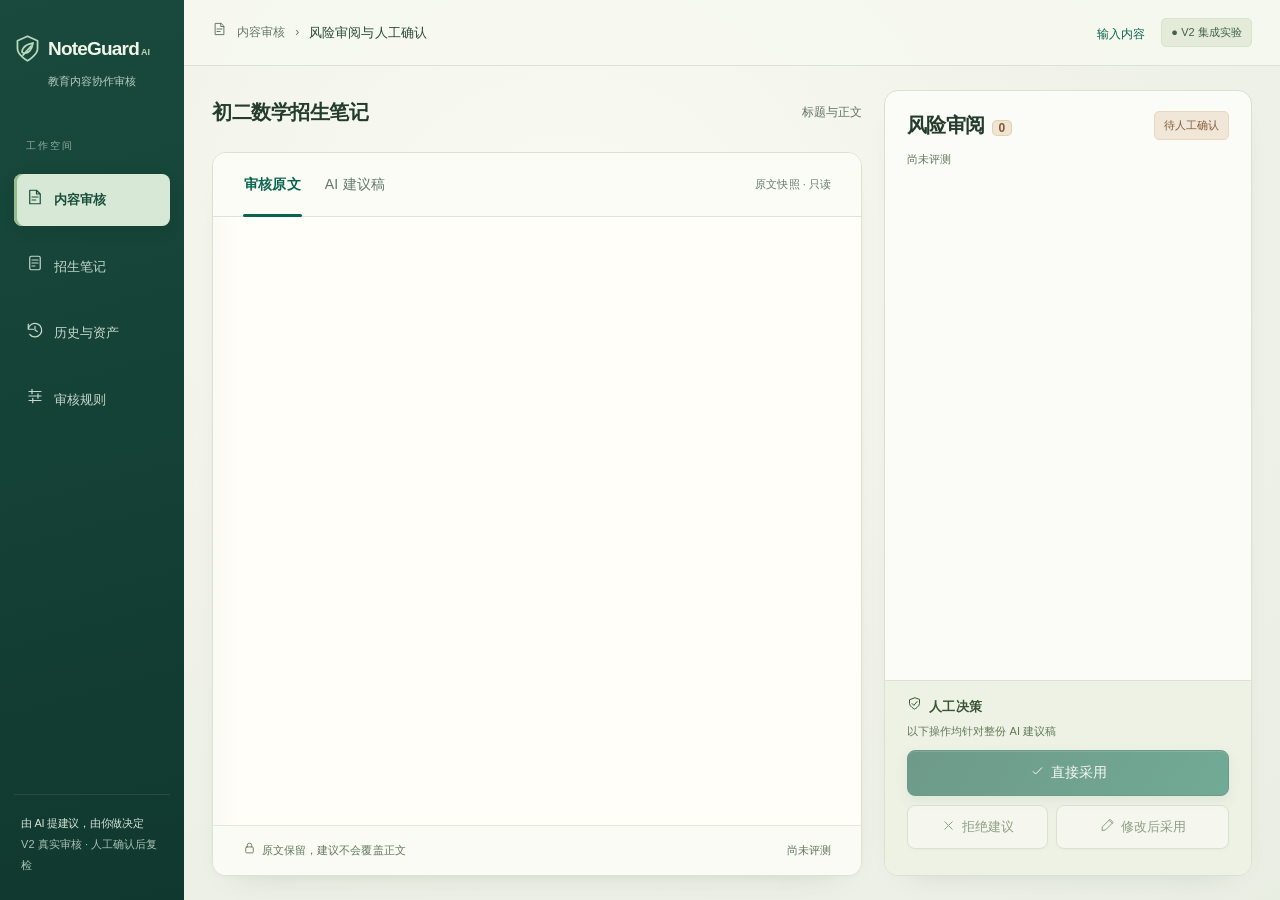
==== components/forest_paper_v2/index.html @ 07ed2f15 "Integrate frozen Forest & Paper UI with existing V2 workflow in opt-in experiment" ====
<!doctype html><html lang="zh-CN"><head><meta charset="utf-8"><meta name="viewport" content="width=device-width,initial-scale=1"><title>NoteGuard V2 Forest & Paper</title><link rel="stylesheet" href="visual.css"><link rel="stylesheet" href="integration.css"></head><body><div class="shell"><aside class="rail"><div class="brand"><svg viewBox="0 0 24 26"><path d="M12 2 3 6v7c0 6 9 11 9 11s9-5 9-11V6z"/><path d="M7 16c1-6 6-7 10-8-1 6-4 10-9 9M8 19l7-8"/></svg><span>NoteGuard<small>AI</small></span></div><div class="brand-sub">教育内容协作审核</div><div class="nav-label">工作空间</div><div class="nav active"><i data-icon="doc"></i>内容审核</div><div class="nav" title="本轮只集成审核工作台"><i data-icon="note"></i>招生笔记</div><div class="nav"><i data-icon="history"></i>历史与资产</div><div class="nav"><i data-icon="rule"></i>审核规则</div><div class="rail-foot"><b>由 AI 提建议，由你做决定</b><br>V2 真实审核 · 人工确认后复检</div></aside><main class="main"><header class="top"><i data-icon="doc"></i><span>内容审核</span><span>›</span><strong>风险审阅与人工确认</strong><div class="right"><button class="view-draft" id="new-input">输入内容</button><span class="pill">● V2 集成实验</span></div></header><div class="work"><section class="center"><div class="heading"><h1>初二数学招生笔记</h1><span id="document-scope">标题与正文</span></div><section class="document"><div class="tabs" role="tablist" aria-label="文档版本"><button class="active" id="original-tab" role="tab" aria-selected="true" aria-controls="paper" data-view="original">审核原文</button><button id="draft-tab" role="tab" aria-selected="false" aria-controls="paper" data-view="draft">AI 建议稿</button><button id="final-tab" role="tab" aria-selected="false" data-view="final" hidden>最终采用稿</button><span id="view-label">原文快照 · 只读</span></div><div class="doc-scroll"><article class="paper" id="paper" role="tabpanel" aria-labelledby="original-tab"></article></div><footer class="doc-foot"><span><i data-icon="lock"></i><span id="foot-text">原文保留，建议不会覆盖正文</span></span><span id="doc-count">尚未评测</span></footer></section></section><aside class="panel"><header class="panel-head"><div class="panel-title"><h2>风险审阅<span class="count">0</span></h2><span class="pill warn">待人工确认</span></div><div class="counts">尚未评测</div><nav class="risk-nav" id="risk-nav" aria-label="风险导航"></nav><p id="evidence-context" class="evidence-context" hidden><strong>右栏为原文风险证据</strong><br>不代表建议稿仍有相同风险；建议稿未进行本轮复检。</p></header><div class="panel-scroll" id="review-detail"></div><footer class="decisions"><div class="decision-heading"><i data-icon="shield"></i>人工决策</div><p class="scope">以下操作均针对整份 AI 建议稿</p><div id="final-actions" hidden><button class="btn primary" id="recheck">复检最终采用稿</button><button class="btn" id="continue-edit">继续修改</button></div><button class="btn primary" id="accept" disabled><i data-icon="check"></i>直接采用</button><div class="two"><button class="btn" id="reject" disabled><i data-icon="close"></i>拒绝建议</button><button class="btn" id="edit" disabled><i data-icon="edit"></i>修改后采用</button></div><div class="decision-state" id="decision-state" aria-live="polite"></div><details class="final-details" id="final-details" hidden><summary>查看最终采用稿（独立副本）</summary><pre id="final-text"></pre></details><p class="scope" id="live-scope"></p></footer></aside></div></main></div><dialog id="input-dialog"><h2>输入待审核内容</h2><p>规则检查与语义审核将使用当前输入。新审核会替换当前工作台状态，原文不会被建议稿覆盖。</p><label>标题<input id="input-title" maxlength="200"></label><label>正文<textarea id="input-body" maxlength="5000"></textarea></label><p id="input-error" aria-live="polite"></p><footer><button class="btn" id="input-cancel">取消</button><button class="btn primary" id="audit">开始审核</button></footer></dialog><dialog id="edit-dialog"><h2>修改后采用</h2><p>编辑整份建议稿，确认后保存为独立的最终采用稿。原文与 AI 建议稿均保留。</p><label>确认版标题<input id="edit-title"></label><label>确认版正文<textarea id="edit-body"></textarea></label><div id="error" aria-live="polite"></div><footer><button class="btn" id="cancel">取消</button><button class="btn primary" id="confirm">确认采用</button></footer></dialog><script src="component.js"></script></body></html>
---- components/forest_paper_v2/visual.css ----
:root{--green:#075e49;--dark:#184032;--soft:#e8f1ea;--ink:#26352e;--muted:#839187;--line:#e3e8e0;--bg:#f4f6f1;--risk:#9b5b40;--radius:12px;--rail:184px;--panel:368px}*{box-sizing:border-box}body{margin:0;background:var(--bg);color:var(--ink);font:14px/1.65 -apple-system,BlinkMacSystemFont,"Segoe UI","Noto Sans CJK SC","Microsoft YaHei",sans-serif}button,input,textarea{font:inherit}button{cursor:pointer}button,a,input,textarea,summary{outline-offset:3px}button:focus-visible,a:focus-visible,input:focus-visible,textarea:focus-visible,summary:focus-visible{outline:3px solid #91b8a0}svg{width:18px;height:18px;fill:none;stroke:currentColor;stroke-width:1.6;stroke-linecap:round;stroke-linejoin:round;flex:none}.shell{height:100dvh;min-height:720px;display:grid;grid-template-columns:var(--rail) 1fr}.rail{padding:30px 14px 24px;background:linear-gradient(160deg,#f9faf6,#edf2e9);border-right:1px solid var(--line);display:flex;flex-direction:column}.brand{color:var(--green);display:flex;align-items:center;gap:7px;font-size:19px;font-weight:730;letter-spacing:-.8px}.brand svg{width:27px;height:29px}.brand small{font-size:9px;margin-left:2px;letter-spacing:0}.brand-sub{font-size:10px;color:var(--muted);margin:5px 0 0 34px}.nav-label{font-size:10px;letter-spacing:1px;color:#8e9a90;margin:43px 12px 12px}.nav{display:flex;align-items:center;gap:10px;padding:13px 12px;border-radius:8px;margin:4px 0;font-size:13px;color:#76877b}.nav.active{color:var(--green);background:#e0ecdf;font-weight:600;box-shadow:inset 3px 0 var(--green)}.rail-foot{margin-top:auto;font-size:10px;color:#829080;padding:0 8px;line-height:2}.rail-foot b{font-weight:500;color:#526e59}.main{display:flex;flex-direction:column;min-width:0;overflow:hidden}.top{height:66px;flex:none;background:#ffffffb3;border-bottom:1px solid var(--line);display:flex;align-items:center;gap:10px;padding:0 28px;font-size:12px;color:#839185}.top svg{width:15px}.top strong{color:#4d6556;font-size:13px;font-weight:550}.top .right{margin-left:auto;display:flex;align-items:center;gap:16px;font-size:11px}.top a{color:#6c8371;text-decoration:none}.pill{background:#edf3e8;color:#698168;border-radius:20px;padding:4px 9px;font-size:10px;white-space:nowrap}.pill.warn{background:#f9ede0;color:#a36d46}.work{display:grid;grid-template-columns:minmax(0,1fr) var(--panel);gap:22px;padding:24px 28px;flex:1;min-height:0}.center{display:flex;flex-direction:column;min-height:0;min-width:0}.heading{height:45px;margin-bottom:17px;display:flex;align-items:center;justify-content:space-between;flex:none}.heading h1{margin:0;font-size:20px;font-weight:650;letter-spacing:-.5px}.heading span{font-size:10px;color:#85958a}.document,.panel{border:1px solid var(--line);border-radius:var(--radius);background:#fff;box-shadow:0 5px 20px #31483105;overflow:hidden;display:flex;flex-direction:column;min-height:0}.document{flex:1}.tabs{height:61px;flex:none;display:flex;align-items:stretch;gap:27px;border-bottom:1px solid var(--line);padding:0 25px}.tabs button{border:0;background:none;padding:0 1px;color:#88968b;font-size:13px;position:relative}.tabs button.active{color:var(--green);font-weight:650}.tabs button.active:after{content:"";position:absolute;left:0;right:0;bottom:-1px;height:3px;background:var(--green);border-radius:3px}.tabs span{align-self:center;margin-left:auto;color:#8b9b8d;font-size:10px}.doc-scroll{flex:1;min-height:0;overflow:auto;scrollbar-width:thin}.paper{padding:36px 40px 50px}.kicker{display:flex;align-items:center;gap:7px;color:#879788;font-size:11px}.kicker svg{width:14px}.field{font-size:11px;color:#8c9b8f;margin:30px 0 13px}.paper h2{font-size:25px;line-height:1.75;font-weight:620;letter-spacing:-.6px;margin:0;color:#253b2d}.paper p{font-size:18px;line-height:2.1;margin:0 0 11px;color:#3a4c3e}.mark{font:inherit;line-height:inherit;color:inherit;background:#fbf0e6;border:0;border-bottom:2px solid #cfae91;border-radius:3px;padding:1px 3px;box-decoration-break:clone;-webkit-box-decoration-break:clone}.mark.active{background:#f4decd;border-bottom-color:#a36b49;color:#884b32}.mark sup{font-size:10px;display:inline-flex;align-items:center;justify-content:center;color:white;background:#b7805b;border-radius:4px;width:15px;height:15px;margin-left:5px;vertical-align:super;font-weight:550;letter-spacing:0}.mark.active sup{background:#995f3d}.doc-foot{height:47px;border-top:1px solid #edf0e9;padding:0 25px;display:flex;align-items:center;justify-content:space-between;font-size:10px;color:#8b9b8d;flex:none}.doc-foot span:first-child{display:flex;align-items:center;gap:6px}.doc-foot svg{width:13px}.panel-head{padding:22px 22px 20px;border-bottom:1px solid var(--line);flex:none}.panel-title{display:flex;align-items:center;justify-content:space-between}.panel-title h2{margin:0;font-size:17px;font-weight:650;letter-spacing:-.4px}.count{border:1px solid #e5dfd0;color:#9e7852;background:#f9f6ee;border-radius:6px;margin-left:7px;padding:0 6px;font-size:12px}.counts{font-size:11px;color:#899b8b;margin-top:7px}.risk-nav{display:flex;flex-direction:column;gap:8px;margin-top:18px}.risk-item{display:flex;align-items:center;text-align:left;gap:10px;background:#fafbf7;border:1px solid #e7ece1;border-radius:8px;padding:10px 11px;color:#5a705c}.risk-item.active{background:#fcf5eb;border-color:#e6cdb4}.num{display:grid;place-items:center;width:24px;height:24px;flex:none;background:#efeee5;color:#8b927d;border-radius:6px;font-size:11px;font-weight:650}.risk-item.active .num,.num.current{background:#a9734f;color:white}.risk-item strong{display:block;font-size:12px;font-weight:550}.risk-item small{display:block;font-size:10px;color:#97a38f;margin-top:2px}.risk-item svg{margin-left:auto;width:14px;color:#9ca895}.panel-scroll{overflow:auto;min-height:0;flex:1;padding:22px;scrollbar-width:thin;scrollbar-color:#ccd8c9 transparent}.label{font-size:10px;color:#92a18c;display:flex;justify-content:space-between;margin-bottom:11px;letter-spacing:.5px}.current-heading{display:flex;align-items:center;gap:9px;margin-bottom:13px}.current-heading h3{font-size:14px;margin:0;font-weight:650}.quote{background:#fcf5ec;border:1px solid #f2e8da;border-radius:7px;padding:11px 12px;font-size:13px;line-height:1.85;color:#8e5d40;margin:0}.reason{font-size:14px;line-height:1.85;color:#61745e;margin:12px 0 14px}.evidence{color:#83947d;font-size:11px;margin-bottom:21px}.evidence summary{cursor:pointer}.evidence ul{padding-left:17px;line-height:1.9}.diff-section{padding-top:20px;border-top:1px solid var(--line)}.diff-title{display:flex;justify-content:space-between;align-items:center;font-size:13px;font-weight:600;margin-bottom:12px}.diff-title small{font-size:10px;color:#94a18d;font-weight:400}.diff{border:1px solid #eae5d5;border-radius:8px;overflow:hidden}.diff-row{display:flex;gap:9px;padding:11px 12px;font-size:13px;line-height:1.8}.minus{background:#fcf0e5;color:#9c6340;border-bottom:1px solid #eedfce}.diff del{text-decoration-color:#b6835e;text-decoration-thickness:1px}.neutral{background:#f7f8ef;color:#7c886c;font-size:12px}.diff-note{font-size:11px;color:#91a087;line-height:1.8;margin:10px 0 0}.view-draft{border:0;background:none;color:var(--green);font-size:12px;padding:9px 0 0;display:flex;gap:6px;align-items:center}.view-draft svg{width:14px}.decisions{padding:18px 22px 20px;border-top:1px solid var(--line);background:#fbfcf6;flex:none}.decision-heading{display:flex;align-items:center;gap:6px;color:#536e53;font-size:12px;font-weight:600;margin-bottom:4px}.decision-heading svg{width:14px}.scope{font-size:11px;color:#94a18d;margin:0 0 13px}.btn{border:1px solid #dce5d3;border-radius:7px;background:#fff;color:#65765c;padding:10px 12px;font-size:12px;font-weight:550}.btn:hover{background:#f1f5eb}.btn.primary{width:100%;color:white;border-color:var(--green);background:linear-gradient(120deg,var(--green),#086d50);box-shadow:0 2px 4px #075e491c;font-size:13px}.btn.primary:hover{background:#074d39}.btn svg{width:14px;height:14px;vertical-align:-2px;margin-right:4px}.two{display:grid;grid-template-columns:1fr 1.22fr;gap:8px;margin-top:8px}.decision-state{font-size:11px;color:#738e68;margin-top:9px}.decision-state:empty{display:none}.draft-note{display:flex;align-items:center;gap:8px;font-size:11px;color:#78936c;background:#f3f7ec;border:1px solid #e0ead4;padding:11px 13px;border-radius:7px;margin-top:30px}.draft-note svg{width:14px}.independent{font-size:11px;color:#9bab95;border-top:1px solid #edf1e6;margin-top:28px;padding-top:16px}dialog{width:660px;max-width:calc(100vw - 40px);border:1px solid #dbe4d0;border-radius:15px;padding:28px;color:var(--ink);box-shadow:0 20px 90px #20452d30}dialog::backdrop{background:#21453266;backdrop-filter:blur(3px)}dialog h2{font-size:20px;margin:0 0 8px}dialog p{font-size:12px;color:#879780;line-height:1.8;margin:0 0 20px}dialog label{font-size:12px;color:#6c8061;display:block;margin:18px 0}dialog input,dialog textarea{display:block;width:100%;margin-top:8px;border:1px solid #dce6d1;border-radius:7px;padding:12px;line-height:1.9;background:#fcfdf9;color:#3b5236}dialog textarea{height:210px;resize:vertical}dialog footer{display:flex;gap:9px;justify-content:flex-end;margin-top:22px}dialog .btn.primary{width:auto}#error{color:#ac7047;font-size:12px}.final-details{font-size:11px;color:#7d926f;margin-top:14px}.final-details summary{cursor:pointer}.final-details pre{font-family:inherit;white-space:pre-wrap;overflow-wrap:anywhere;font-size:12px}@media(max-width:1100px){:root{--rail:154px;--panel:344px}.work{padding:18px;gap:16px}.paper{padding:28px}.paper h2{font-size:23px}.brand{font-size:16px}.brand-sub{margin-left:0}.tabs{gap:18px;padding:0 20px}.top{padding:0 18px}}@media(max-width:850px){.shell{display:block;height:auto}.rail{display:none}.main{overflow:visible}.work{display:flex;flex-direction:column}.center{min-height:550px}.document{min-height:490px}.panel{min-height:670px}.panel-scroll,.doc-scroll{overflow:visible}.top .pill,.tabs span,.heading span{display:none}.paper{padding:26px}}
/* Browser fit: remove repeated spacing, preserve readable evidence. */
.panel-head{padding:18px 22px 16px}.counts{margin-top:5px}.risk-nav{margin-top:12px;gap:7px}.risk-item{padding:8px 11px}.panel-scroll{padding:18px 22px}.label{margin-bottom:7px}.current-heading{margin-bottom:9px}.quote{padding:8px 11px}.reason{margin:10px 0 10px;line-height:1.8}.evidence{margin-bottom:13px}.diff-section{padding-top:13px}.diff-title{margin-bottom:9px}.diff-row{padding:8px 11px}.diff-note{margin-top:7px}.view-draft{padding-top:7px}.decisions{padding:15px 22px 18px}.scope{margin-bottom:10px}.counts,.evidence{color:#74866f}.label,.field{color:#788a77}.diff-title small,.diff-note{color:#798b70}.scope{color:#7c8e72}.rail-foot b{letter-spacing:-.3px}

/* Local visual polish only. Frozen geometry and decision handlers unchanged. */
:root{--muted:#65746b;--ink:#26372e;--secondary:#58695e;--caption:#647267;--focus:#925336;--surface-shadow:0 2px 5px #263b291f,0 8px 22px #263b2906}
.brand-sub,.nav-label,.rail-foot{color:var(--caption)}.brand-sub{font-size:11px}.rail-foot{font-size:11px}.rail-foot b{color:#465e4c}.nav{color:#5b6e5e}.top{color:#607266}.top strong{color:#2c4336}.top .right,.top a{font-size:12px;color:#556f5f}.pill{font-size:11px;color:#4d6650}.pill.warn{color:#855537;background:#f7eadb}.heading span{font-size:12px;color:var(--caption)}.heading h1{color:#243c2b}.tabs button{font-size:14px;color:#64786a}.tabs span{font-size:11px;color:#667b6b}.tabs button.active{color:var(--green)}.document,.panel{border-color:#dfe5da;box-shadow:0 2px 6px #263b2904,0 9px 25px #263b2904}.kicker{font-size:12px;color:#607665}.field{font-size:12px;color:#657b69;font-weight:500}.doc-foot{font-size:11px;color:#617563}.paper h2{font-weight:650}.paper p{color:#304937}.mark{background:#fcf0e5;border-bottom-color:#bb926f}.mark.active{background:#f0d7c1;color:#794127;border-bottom-color:#935331}
.panel-title h2{font-size:18px;color:#233c2b}.count{font-size:12px;background:#f7f1e5;border-color:#ded2bc;color:#835a36}.counts{font-size:12px;color:#60745f;line-height:1.6}.panel-head{border-bottom:0;padding-bottom:13px}.risk-nav{margin-top:12px;gap:6px}.risk-item{background:transparent;border-color:transparent;padding:9px 10px}.risk-item strong{font-size:13px;color:#3c553f;font-weight:550;line-height:1.5}.risk-item small{font-size:11px;color:#677b61;margin-top:3px}.risk-item.active{background:#faf1e6;border-color:#e4c6a5;box-shadow:inset 3px 0 #a06b42}.risk-item.active strong{color:#704829;font-weight:650}.risk-item svg{width:14px;height:14px;color:#788971}.risk-item .num{font-size:12px;background:#eef0e5;color:#657457}.risk-item.active .num,.num.current{background:#99603a;color:#fff}.panel-scroll{padding-top:13px}.label{font-size:11px;color:#667b5e;letter-spacing:0;margin-bottom:9px}.current-heading{margin-bottom:10px}.current-heading h3{font-size:16px;color:#30482e;font-weight:650;letter-spacing:-.2px}.quote{background:transparent;border:0;border-left:3px solid #b58152;border-radius:0;padding:7px 0 7px 12px;color:#804f2e;font-size:14px;font-weight:550;line-height:1.7}.reason{font-size:15px;color:#425c3b;line-height:1.8;margin:12px 0 11px}.evidence{font-size:12px;color:#576e4f;margin-bottom:16px}.evidence summary:hover{color:#304e2b}.diff-section{border-top:0;padding-top:0}.diff-title{font-size:14px;color:#324d2e;margin-bottom:9px}.diff-title small{font-size:11px;color:#667b5c}.diff{border-color:#e6d9c5;border-radius:7px}.diff-row{padding:9px 11px;font-size:14px}.minus{background:#faf0e4;color:#875331;border-bottom:0}.diff del{text-decoration-color:#a16e43}.neutral{background:transparent;font-size:12px;color:#596b4c;border-top:1px solid #efe6d8}.neutral span:first-child{color:#6b775c}.diff-note{font-size:12px;color:#657b59;margin-top:8px}.view-draft{font-size:12px;font-weight:550;padding-top:8px}.decisions{border-top-color:#e0e6d6;background:#fbfcf7;padding-top:15px}.decision-heading{font-size:13px;color:#3e5d37;gap:7px}.decision-heading svg{width:15px;height:15px}.scope{font-size:12px;color:#637958;margin-bottom:12px;line-height:1.65}.btn{height:42px;display:flex;align-items:center;justify-content:center;gap:6px;padding:0 12px;font-size:13px;border-color:#d3dfc9;border-radius:8px;color:#3c5833;box-shadow:0 1px 2px #253c2510}.btn svg{width:15px;height:15px;margin:0}.btn.primary{height:44px;font-size:14px;box-shadow:0 2px 4px #075e491a,inset 0 1px 0 #ffffff16;border-color:#09553a;background:linear-gradient(115deg,#075e49,#0a6950)}.btn:hover{border-color:#b9cdad;background:#f1f6ed}.btn.primary:hover{background:#07563e;border-color:#07513a}.two{gap:8px;margin-top:8px}.draft-note{font-size:12px;color:#536f43;border-color:#dbe6ce}.independent{font-size:12px;color:#617855}.decision-state{font-size:12px;color:#546f46}.final-details{font-size:12px;color:#4f6b40}dialog p{color:#5c7451;font-size:13px}dialog label{color:#4c6840;font-size:13px}dialog input,dialog textarea{font-size:14px;border-color:#cad8be}.evidence-context{margin:12px 0 0;padding:9px 0 0;border-top:1px solid #e8ece0;font-size:12px;line-height:1.65;color:#506a42}.evidence-context strong{color:#324e29;font-weight:650}.evidence-context[hidden]{display:none}
/* Fit the larger type and explicit evidence scope without stacking more cards. */
.draft-evidence .counts{display:none}.evidence-context{border-top:0;padding-top:0;margin-top:9px;font-size:12px;line-height:1.65}.diff{border:0;overflow:visible}.minus{border:1px solid #e5d6bf;border-radius:6px}.neutral{border:0;padding:5px 0 0;line-height:1.7}.diff-note{display:none}.view-draft{padding-top:9px}.evidence{margin-bottom:13px}.risk-item{padding-top:8px;padding-bottom:8px}.quote{padding-top:6px;padding-bottom:6px}.reason{margin-top:11px;margin-bottom:10px}


/* NoteGuard / Forest & Paper. Visual overrides only; frozen script untouched. */
:root{--green:#09644f;--ink:#18382e;--bg:#eeefe8;--caption:#637166;--line:#dde3d8;--brand-night:#143f34;--paper:#fffef9;--risk:#986143;--radius:14px}
body{color:var(--ink);background:var(--bg);font-feature-settings:"ss01";letter-spacing:.05px}
.rail{background:linear-gradient(165deg,#194a3d,#10382f);border-right:0;color:#eef5ec;padding-top:33px}
.brand{color:#f0f6e9;letter-spacing:-.8px}.brand svg{color:#b8d8bd;stroke:#b8d8bd}.brand small{color:#c4d8b5}
.brand-sub{color:#b8ccbf;font-size:11px;margin-top:8px}.nav-label{color:#90ad9e;letter-spacing:2px;font-size:10px;margin-top:48px}
.nav{color:#c7d8cb;padding:14px 12px;margin:7px 0;font-size:13px}.nav.active{background:#d8e8d7;color:#184f3a;box-shadow:inset 3px 0 #94bc8c,0 5px 16px #001b171a}.nav:not(.active):hover{background:#ffffff0b;color:#fff}
.rail-foot{color:#a9c1b2;font-size:11px;line-height:1.9;padding:18px 7px 0;border-top:1px solid #ffffff18}.rail-foot b{color:#d7e5d8;font-weight:500}
.main{background:radial-gradient(ellipse at 35% 28%,#fafbf4 0,#f0f2e9 55%,#e9eee3 100%)}
.top{height:66px;background:#f8faf2c9;border-bottom:1px solid #dce3d6;color:#65776a}.top strong{color:#2c4939}.pill{background:#e4ecd9;color:#426248;border:1px solid #d7e3cd;border-radius:5px;padding:4px 9px}.pill.warn{background:#f1e7d8;border-color:#ead7bd;color:#825b38}
.work{gap:22px;padding:24px 28px}.heading h1{font-size:20px;font-weight:650;letter-spacing:-.5px}.heading span{font-size:12px}.heading{margin-bottom:17px}
.document{background:var(--paper);border-color:#dce2d3;border-radius:14px;box-shadow:0 16px 36px -28px #1d432b45,0 2px 4px #24352505}
.tabs{height:64px;background:#fafcf5;padding:0 30px;gap:30px}.tabs button{font-size:14px;letter-spacing:.2px}.tabs button.active:after{height:3px;border-radius:2px;background:var(--green)}
.doc-scroll{display:flex;flex-direction:column;background:linear-gradient(90deg,#f4f5eb66 0,transparent 28px)}
.paper{padding:48px 42px 60px;margin:auto 0;position:relative}
.kicker{font-size:12px;letter-spacing:.7px;color:#66806d;display:flex;align-items:center;gap:8px}
.field{font-size:11px;color:#788675;letter-spacing:2px;margin:32px 0 16px;font-weight:600}
.paper h2{font-size:31px;line-height:1.62;letter-spacing:-.7px;font-weight:650;color:#183b2e;margin-bottom:4px}
.paper p{font-size:20px;line-height:2.08;color:#314c3c;letter-spacing:.1px;margin-bottom:12px}
.mark{background:#f5ebd8;color:#755634;border-bottom:1px solid #bc9b67;border-radius:3px;padding:3px 2px;box-decoration-break:clone;-webkit-box-decoration-break:clone}
.mark.active{background:#eed8b8;color:#6c4329;border-bottom:2px solid #a27543}.mark sup{background:#946139;font-size:10px;border-radius:4px;vertical-align:super;margin-left:6px}
.doc-foot{height:50px;background:#fafbf5;border-top:1px solid #e5e9dc;padding:0 30px;color:#62775f;font-size:11px}
.panel{border-radius:14px;border-color:#d9e1d0;background:#fbfcf7;box-shadow:0 12px 34px -27px #143a2450;position:relative}
.panel-head{padding:22px 22px 15px;background:transparent}.panel-title h2{font-size:20px;letter-spacing:-.6px}.count{background:#efe5d2;border-color:#e1d1b3;color:#805933;border-radius:5px}.counts{font-size:11px;color:#65765c;margin-top:9px}
.risk-nav{margin-top:18px;gap:7px}.risk-item{padding:10px 10px;border-radius:8px}.risk-item.active{background:#eee5d3;border-color:#dfceb0;box-shadow:inset 3px 0 #9c7144}.risk-item strong{font-size:13px;color:#37503a;line-height:1.55}.risk-item small{font-size:11px;color:#67795d}.risk-item .num{border-radius:5px;background:#e8eddc;color:#5c7251}.risk-item.active .num,.num.current{background:#93683e}
.panel-scroll{padding:12px 22px 18px}.label{font-size:11px;letter-spacing:.3px;color:#7a846e;margin-bottom:12px}.current-heading{margin-bottom:13px;gap:9px}.current-heading h3{font-size:16px;letter-spacing:-.3px;color:#29442f}
.quote{font-size:15px;line-height:1.6;padding:8px 0 8px 12px;border-left:2px solid #a98454;color:#815934;font-weight:550}
.reason{font-size:14px;line-height:1.85;color:#40523a;margin:13px 0 10px}.evidence{font-size:12px;color:#5d7251;margin-bottom:20px}
.diff-title{font-size:13px;color:#354d2e;margin-bottom:10px}.diff-title small{font-size:10px;color:#728167}.minus{background:#f3eadb;border-color:#e0d3bb;border-radius:7px;color:#825b3b}.diff-row{font-size:13px;line-height:1.8;padding:10px 12px}.neutral{padding:7px 0 0;font-size:11px;color:#687a5b}.view-draft{font-size:12px;padding-top:12px;color:#0b654c}
.decisions{background:#eef2e5;padding:18px 22px 20px;border-top:1px solid #dce3d0}.decision-heading{font-size:13px;color:#375636;letter-spacing:.3px}.scope{font-size:11px;color:#627958;margin:6px 0 12px}.btn{height:44px;border-radius:8px;border-color:#cbd6be;background:#fbfcf6;color:#405b35;font-size:13px;box-shadow:0 2px 2px #253c2505}.btn.primary{height:46px;background:linear-gradient(120deg,#07533f,#0c7154);border:1px solid #07533f;box-shadow:0 5px 12px #075e4920,inset 0 1px 0 #ffffff22;font-size:14px}.btn svg{width:15px;height:15px}.two{gap:8px;margin-top:9px}
.draft-note{background:#eff3e6;border:1px solid #dbe4cd;padding:13px 15px;border-radius:8px;font-size:12px;line-height:1.8;margin-top:30px}.independent{font-size:12px;line-height:1.7;color:#627655}.evidence-context{font-size:12px;line-height:1.75;color:#536b48;margin-top:12px}.decision-state{font-size:12px}.final-details{font-size:12px}
dialog{border:1px solid #d7dfcd;border-radius:14px;background:#fffef8;box-shadow:0 25px 80px #102c3440}dialog::backdrop{background:#153b304d;backdrop-filter:blur(3px)}dialog input,dialog textarea{background:#fafbf5;border-radius:8px;line-height:1.8}dialog h2{color:#193b2a}
@media(max-height:800px){.paper{padding-top:30px;padding-bottom:35px}.field{margin-top:24px}.panel-head{padding-top:17px}.risk-nav{margin-top:12px}.evidence{margin-bottom:13px}.decisions{padding-top:14px;padding-bottom:16px}}



/* Final scoped correction: geometry, reading focus, title highlight only. */
/* 1. Keep the default evidence + full-draft entry above the fixed decisions. */
.panel-head{padding:18px 22px 10px}
.risk-nav{margin-top:12px;gap:5px}
.risk-item{padding:8px 10px}
.panel-scroll{padding:8px 22px 12px;scroll-padding-bottom:20px}
.label{margin-bottom:8px}
.current-heading{margin-bottom:9px}
.reason{margin:10px 0 8px}
.evidence{margin-bottom:12px}
.evidence[open]{max-height:120px;overflow:auto;scrollbar-width:thin;padding-right:4px}
.diff-title{margin-bottom:8px}
.diff-row{padding:8px 12px}
.neutral{padding:5px 0 0}
.view-draft{min-height:36px;padding:8px 0 4px}
.decisions{padding:15px 22px 17px;position:relative;z-index:1}
.scope{margin:4px 0 10px}
/* 2. Top-anchor the short sample instead of vertical auto-centering. */
.paper{margin:0;padding:42px 42px 48px}
/* 3. Preserve exact risk spans; reduce the title's filled-area emphasis. */
.paper h2 .mark{background:#f6efe2;color:inherit;border-bottom:1px solid #c9ad83;padding:1px 2px}
.paper h2 .mark.active{background:#efe5d3;color:inherit;border-bottom:2px solid #ad8558}
.paper h2 .mark sup{background:#b6a17f;color:#fff}
.paper h2 .mark.active sup{background:#937347}
---- components/forest_paper_v2/integration.css ----
/* Functional states only. Frozen Forest & Paper typography/colors/layout unchanged. */
[hidden]{display:none!important}button:disabled{opacity:.55;cursor:not-allowed}
#live-scope{font-size:10px;line-height:1.55;margin:9px 0 0}
#final-actions{display:grid;gap:8px;margin:0 0 12px}
#final-actions .btn{width:100%}.tabs{gap:22px}
.difference-log{padding:8px 0;font-size:12px;line-height:1.8}
.difference-log del{color:#825b3b}.difference-log ins{color:#355635;text-decoration:none;background:#e8efdf}
.mark{cursor:pointer}.panel-scroll{scroll-padding-bottom:30px}
.service-status{font-size:13px;line-height:1.8;color:#596e4b;margin:16px 0}
#input-error{color:#a45c3a}dialog{max-height:calc(100dvh - 40px);overflow:auto}
.shell{height:100dvh}.decision-state{overflow-wrap:anywhere}
/* Default right-panel full-draft entry stays outside expandable evidence text. */
.evidence[open]{max-height:100px}
.risk-nav{max-height:136px;overflow:auto;scrollbar-width:thin}
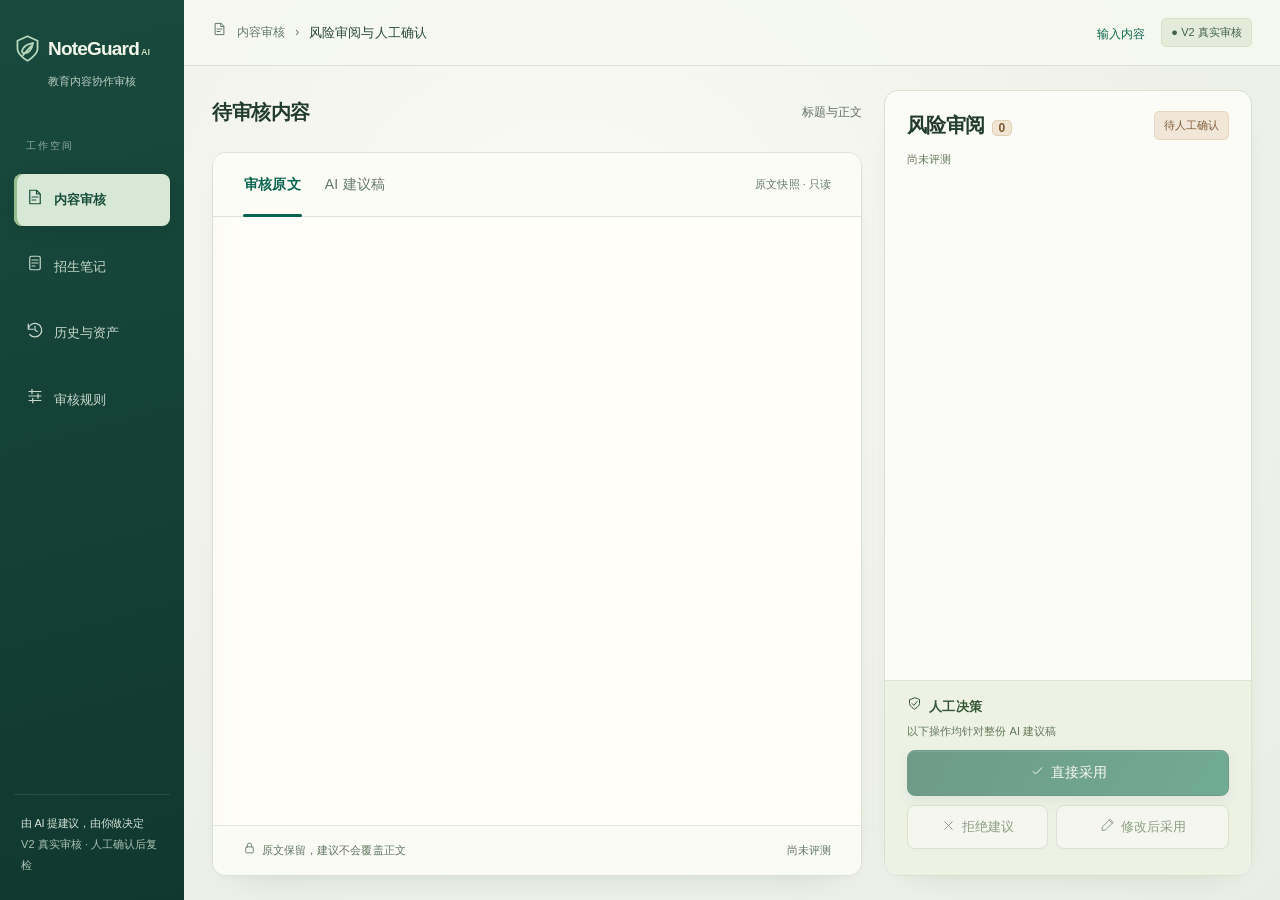
==== commit 3573179e: "fix: validate complete Forest Paper app routing and actual document headings" ====
--- a/components/forest_paper_v2/index.html
+++ b/components/forest_paper_v2/index.html
@@ -1 +1 @@
-<!doctype html><html lang="zh-CN"><head><meta charset="utf-8"><meta name="viewport" content="width=device-width,initial-scale=1"><title>NoteGuard V2 Forest & Paper</title><link rel="stylesheet" href="visual.css"><link rel="stylesheet" href="integration.css"></head><body><div class="shell"><aside class="rail"><div class="brand"><svg viewBox="0 0 24 26"><path d="M12 2 3 6v7c0 6 9 11 9 11s9-5 9-11V6z"/><path d="M7 16c1-6 6-7 10-8-1 6-4 10-9 9M8 19l7-8"/></svg><span>NoteGuard<small>AI</small></span></div><div class="brand-sub">教育内容协作审核</div><div class="nav-label">工作空间</div><div class="nav active"><i data-icon="doc"></i>内容审核</div><div class="nav" title="本轮只集成审核工作台"><i data-icon="note"></i>招生笔记</div><div class="nav"><i data-icon="history"></i>历史与资产</div><div class="nav"><i data-icon="rule"></i>审核规则</div><div class="rail-foot"><b>由 AI 提建议，由你做决定</b><br>V2 真实审核 · 人工确认后复检</div></aside><main class="main"><header class="top"><i data-icon="doc"></i><span>内容审核</span><span>›</span><strong>风险审阅与人工确认</strong><div class="right"><button class="view-draft" id="new-input">输入内容</button><span class="pill">● V2 集成实验</span></div></header><div class="work"><section class="center"><div class="heading"><h1>初二数学招生笔记</h1><span id="document-scope">标题与正文</span></div><section class="document"><div class="tabs" role="tablist" aria-label="文档版本"><button class="active" id="original-tab" role="tab" aria-selected="true" aria-controls="paper" data-view="original">审核原文</button><button id="draft-tab" role="tab" aria-selected="false" aria-controls="paper" data-view="draft">AI 建议稿</button><button id="final-tab" role="tab" aria-selected="false" data-view="final" hidden>最终采用稿</button><span id="view-label">原文快照 · 只读</span></div><div class="doc-scroll"><article class="paper" id="paper" role="tabpanel" aria-labelledby="original-tab"></article></div><footer class="doc-foot"><span><i data-icon="lock"></i><span id="foot-text">原文保留，建议不会覆盖正文</span></span><span id="doc-count">尚未评测</span></footer></section></section><aside class="panel"><header class="panel-head"><div class="panel-title"><h2>风险审阅<span class="count">0</span></h2><span class="pill warn">待人工确认</span></div><div class="counts">尚未评测</div><nav class="risk-nav" id="risk-nav" aria-label="风险导航"></nav><p id="evidence-context" class="evidence-context" hidden><strong>右栏为原文风险证据</strong><br>不代表建议稿仍有相同风险；建议稿未进行本轮复检。</p></header><div class="panel-scroll" id="review-detail"></div><footer class="decisions"><div class="decision-heading"><i data-icon="shield"></i>人工决策</div><p class="scope">以下操作均针对整份 AI 建议稿</p><div id="final-actions" hidden><button class="btn primary" id="recheck">复检最终采用稿</button><button class="btn" id="continue-edit">继续修改</button></div><button class="btn primary" id="accept" disabled><i data-icon="check"></i>直接采用</button><div class="two"><button class="btn" id="reject" disabled><i data-icon="close"></i>拒绝建议</button><button class="btn" id="edit" disabled><i data-icon="edit"></i>修改后采用</button></div><div class="decision-state" id="decision-state" aria-live="polite"></div><details class="final-details" id="final-details" hidden><summary>查看最终采用稿（独立副本）</summary><pre id="final-text"></pre></details><p class="scope" id="live-scope"></p></footer></aside></div></main></div><dialog id="input-dialog"><h2>输入待审核内容</h2><p>规则检查与语义审核将使用当前输入。新审核会替换当前工作台状态，原文不会被建议稿覆盖。</p><label>标题<input id="input-title" maxlength="200"></label><label>正文<textarea id="input-body" maxlength="5000"></textarea></label><p id="input-error" aria-live="polite"></p><footer><button class="btn" id="input-cancel">取消</button><button class="btn primary" id="audit">开始审核</button></footer></dialog><dialog id="edit-dialog"><h2>修改后采用</h2><p>编辑整份建议稿，确认后保存为独立的最终采用稿。原文与 AI 建议稿均保留。</p><label>确认版标题<input id="edit-title"></label><label>确认版正文<textarea id="edit-body"></textarea></label><div id="error" aria-live="polite"></div><footer><button class="btn" id="cancel">取消</button><button class="btn primary" id="confirm">确认采用</button></footer></dialog><script src="component.js"></script></body></html>+<!doctype html><html lang="zh-CN"><head><meta charset="utf-8"><meta name="viewport" content="width=device-width,initial-scale=1"><title>NoteGuard V2 Forest & Paper</title><link rel="stylesheet" href="visual.css"><link rel="stylesheet" href="integration.css"></head><body><div class="shell"><aside class="rail"><div class="brand"><svg viewBox="0 0 24 26"><path d="M12 2 3 6v7c0 6 9 11 9 11s9-5 9-11V6z"/><path d="M7 16c1-6 6-7 10-8-1 6-4 10-9 9M8 19l7-8"/></svg><span>NoteGuard<small>AI</small></span></div><div class="brand-sub">教育内容协作审核</div><div class="nav-label">工作空间</div><div class="nav active"><i data-icon="doc"></i>内容审核</div><div class="nav" title="本轮只集成审核工作台"><i data-icon="note"></i>招生笔记</div><div class="nav"><i data-icon="history"></i>历史与资产</div><div class="nav"><i data-icon="rule"></i>审核规则</div><div class="rail-foot"><b>由 AI 提建议，由你做决定</b><br>V2 真实审核 · 人工确认后复检</div></aside><main class="main"><header class="top"><i data-icon="doc"></i><span>内容审核</span><span>›</span><strong>风险审阅与人工确认</strong><div class="right"><button class="view-draft" id="new-input">输入内容</button><span class="pill" id="environment-label">● V2 真实审核</span></div></header><div class="work"><section class="center"><div class="heading"><h1 id="document-title">待审核内容</h1><span id="document-scope">标题与正文</span></div><section class="document"><div class="tabs" role="tablist" aria-label="文档版本"><button class="active" id="original-tab" role="tab" aria-selected="true" aria-controls="paper" data-view="original">审核原文</button><button id="draft-tab" role="tab" aria-selected="false" aria-controls="paper" data-view="draft">AI 建议稿</button><button id="final-tab" role="tab" aria-selected="false" data-view="final" hidden>最终采用稿</button><span id="view-label">原文快照 · 只读</span></div><div class="doc-scroll"><article class="paper" id="paper" role="tabpanel" aria-labelledby="original-tab"></article></div><footer class="doc-foot"><span><i data-icon="lock"></i><span id="foot-text">原文保留，建议不会覆盖正文</span></span><span id="doc-count">尚未评测</span></footer></section></section><aside class="panel"><header class="panel-head"><div class="panel-title"><h2>风险审阅<span class="count">0</span></h2><span class="pill warn">待人工确认</span></div><div class="counts">尚未评测</div><nav class="risk-nav" id="risk-nav" aria-label="风险导航"></nav><p id="evidence-context" class="evidence-context" hidden><strong>右栏为原文风险证据</strong><br>不代表建议稿仍有相同风险；建议稿未进行本轮复检。</p></header><div class="panel-scroll" id="review-detail"></div><footer class="decisions"><div class="decision-heading"><i data-icon="shield"></i>人工决策</div><p class="scope">以下操作均针对整份 AI 建议稿</p><div id="final-actions" hidden><button class="btn primary" id="recheck">复检最终采用稿</button><button class="btn" id="continue-edit">继续修改</button></div><button class="btn primary" id="accept" disabled><i data-icon="check"></i>直接采用</button><div class="two"><button class="btn" id="reject" disabled><i data-icon="close"></i>拒绝建议</button><button class="btn" id="edit" disabled><i data-icon="edit"></i>修改后采用</button></div><div class="decision-state" id="decision-state" aria-live="polite"></div><details class="final-details" id="final-details" hidden><summary>查看最终采用稿（独立副本）</summary><pre id="final-text"></pre></details><p class="scope" id="live-scope"></p></footer></aside></div></main></div><dialog id="input-dialog"><h2>输入待审核内容</h2><p>规则检查与语义审核将使用当前输入。新审核会替换当前工作台状态，原文不会被建议稿覆盖。</p><label>标题<input id="input-title" maxlength="200"></label><label>正文<textarea id="input-body" maxlength="5000"></textarea></label><p id="input-error" aria-live="polite"></p><footer><button class="btn" id="input-cancel">取消</button><button class="btn primary" id="audit">开始审核</button></footer></dialog><dialog id="edit-dialog"><h2>修改后采用</h2><p>编辑整份建议稿，确认后保存为独立的最终采用稿。原文与 AI 建议稿均保留。</p><label>确认版标题<input id="edit-title"></label><label>确认版正文<textarea id="edit-body"></textarea></label><div id="error" aria-live="polite"></div><footer><button class="btn" id="cancel">取消</button><button class="btn primary" id="confirm">确认采用</button></footer></dialog><script src="component.js"></script></body></html>
--- a/components/forest_paper_v2/integration.css
+++ b/components/forest_paper_v2/integration.css
@@ -12,3 +12,9 @@
 /* Default right-panel full-draft entry stays outside expandable evidence text. */
 .evidence[open]{max-height:100px}
 .risk-nav{max-height:136px;overflow:auto;scrollbar-width:thin}
+
+/* Keep long status/scope text readable through normal footer scrolling. */
+.decisions{max-height:50%;min-height:0;overflow-y:auto;scrollbar-width:thin;overflow-wrap:anywhere}
+/* Real document titles must not displace the adjacent scope label. */
+.heading h1{min-width:0;overflow:hidden;text-overflow:ellipsis;white-space:nowrap}
+.heading span{flex-shrink:0;margin-left:12px}
